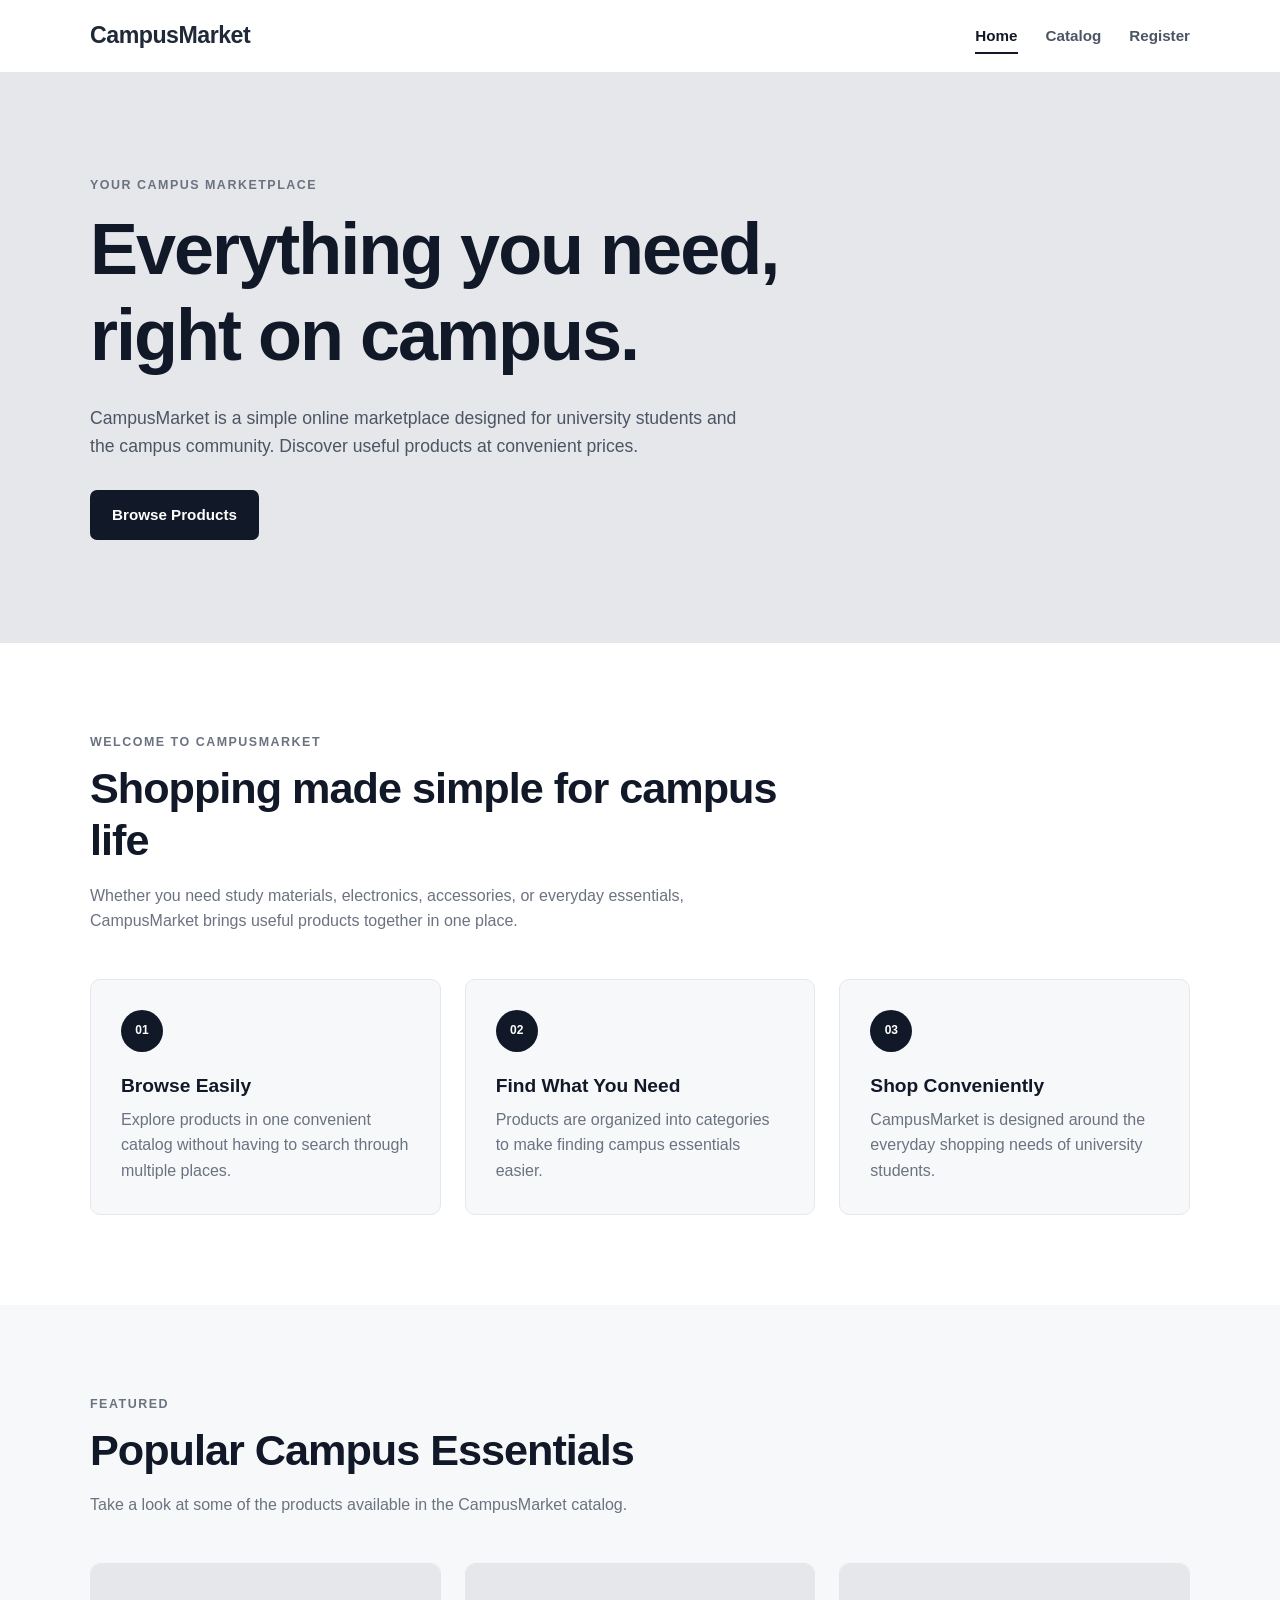
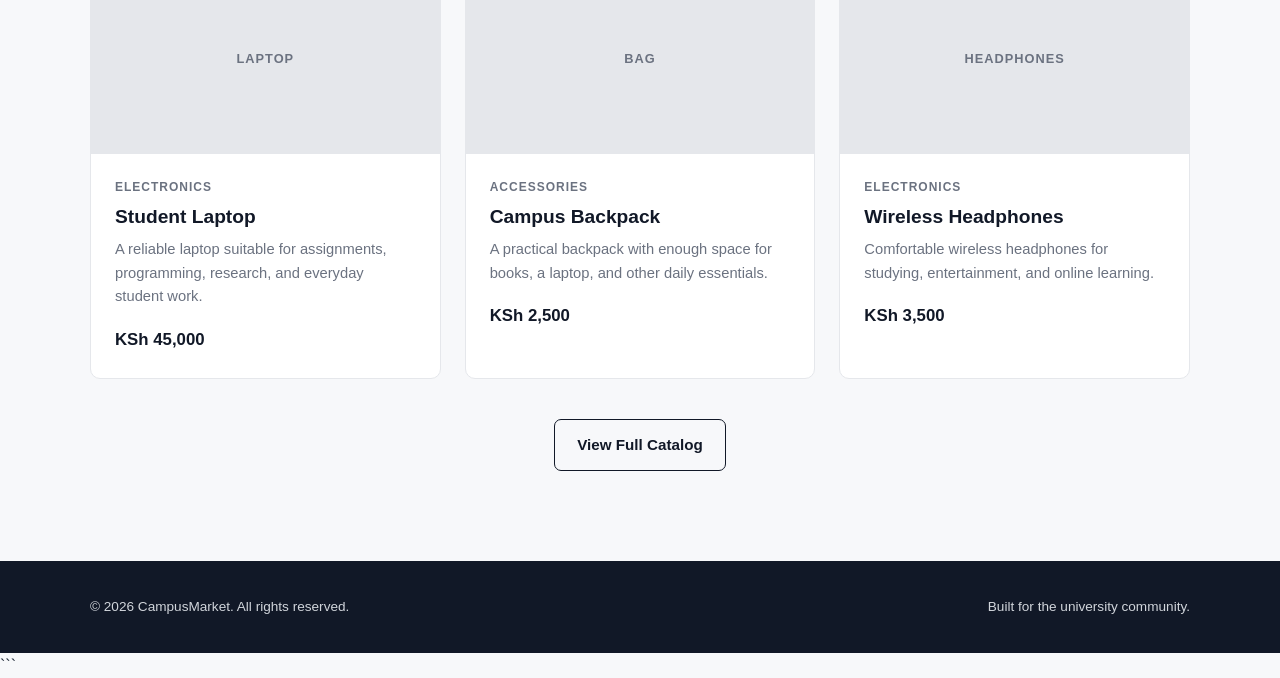
==== index.html @ 02a586ef "home and catalog pages" ====
<!DOCTYPE html>

<html lang="en">
<head>
    <meta charset="UTF-8">
    <meta name="viewport" content="width=device-width, initial-scale=1.0">
    <meta name="description" content="CampusMarket - A university marketplace for students and the campus community.">
    <title>CampusMarket | Home</title>
    <link rel="stylesheet" href="styles.css">
</head>

<body>

<header class="site-header">
    <div class="container">
        <a href="index.html" class="logo">CampusMarket</a>

        <nav aria-label="Main navigation">
            <ul class="nav-list">
                <li><a href="index.html" class="active">Home</a></li>
                <li><a href="catalog.html">Catalog</a></li>
                <li><a href="register.html">Register</a></li>
            </ul>
        </nav>
    </div>
</header>

<main>

    <section class="hero">
        <div class="container hero-content">
            <div>
                <p class="eyebrow">YOUR CAMPUS MARKETPLACE</p>

                <h1>Everything you need, right on campus.</h1>

                <p class="hero-text">
                    CampusMarket is a simple online marketplace designed
                    for university students and the campus community.
                    Discover useful products at convenient prices.
                </p>

                <a href="catalog.html" class="button">
                    Browse Products
                </a>
            </div>
        </div>
    </section>

    <section class="intro-section">
        <div class="container">
            <div class="section-heading">
                <p class="eyebrow">WELCOME TO CAMPUSMARKET</p>

                <h2>Shopping made simple for campus life</h2>

                <p>
                    Whether you need study materials, electronics,
                    accessories, or everyday essentials, CampusMarket
                    brings useful products together in one place.
                </p>
            </div>

            <div class="feature-grid">

                <article class="feature-card">
                    <div class="feature-icon">01</div>
                    <h3>Browse Easily</h3>
                    <p>
                        Explore products in one convenient catalog
                        without having to search through multiple places.
                    </p>
                </article>

                <article class="feature-card">
                    <div class="feature-icon">02</div>
                    <h3>Find What You Need</h3>
                    <p>
                        Products are organized into categories to make
                        finding campus essentials easier.
                    </p>
                </article>

                <article class="feature-card">
                    <div class="feature-icon">03</div>
                    <h3>Shop Conveniently</h3>
                    <p>
                        CampusMarket is designed around the everyday
                        shopping needs of university students.
                    </p>
                </article>

            </div>
        </div>
    </section>

    <section class="featured-section">
        <div class="container">

            <div class="section-heading">
                <p class="eyebrow">FEATURED</p>
                <h2>Popular Campus Essentials</h2>
                <p>
                    Take a look at some of the products available in
                    the CampusMarket catalog.
                </p>
            </div>

            <div class="product-grid">

                <article class="product-card">
                    <div class="product-placeholder">LAPTOP</div>

                    <div class="product-content">
                        <p class="product-category">Electronics</p>
                        <h3>Student Laptop</h3>

                        <p>
                            A reliable laptop suitable for assignments,
                            programming, research, and everyday student work.
                        </p>

                        <p class="price">KSh 45,000</p>
                    </div>
                </article>

                <article class="product-card">
                    <div class="product-placeholder">BAG</div>

                    <div class="product-content">
                        <p class="product-category">Accessories</p>
                        <h3>Campus Backpack</h3>

                        <p>
                            A practical backpack with enough space for
                            books, a laptop, and other daily essentials.
                        </p>

                        <p class="price">KSh 2,500</p>
                    </div>
                </article>

                <article class="product-card">
                    <div class="product-placeholder">HEADPHONES</div>

                    <div class="product-content">
                        <p class="product-category">Electronics</p>
                        <h3>Wireless Headphones</h3>

                        <p>
                            Comfortable wireless headphones for studying,
                            entertainment, and online learning.
                        </p>

                        <p class="price">KSh 3,500</p>
                    </div>
                </article>

            </div>

            <div class="center-button">
                <a href="catalog.html" class="button button-outline">
                    View Full Catalog
                </a>
            </div>

        </div>
    </section>

</main>

<footer class="site-footer">
    <div class="container">
        <p>&copy; 2026 CampusMarket. All rights reserved.</p>
        <p>Built for the university community.</p>
    </div>
</footer>
```

</body>
</html>
---- styles.css ----
/* ========================================
CampusMarket - Global Styles
======================================== */

* {
  margin: 0;
  padding: 0;
  box-sizing: border-box;
  }

html {
scroll-behavior: smooth;
}

body {
font-family: Arial, Helvetica, sans-serif;
background-color: #f7f8fa;
color: #1f2937;
line-height: 1.6;
}

a {
color: inherit;
text-decoration: none;
}

img {
max-width: 100%;
display: block;
}

.container {
width: min(1100px, 92%);
margin: 0 auto;
}

/* ========================================
Header and Navigation
======================================== */

.site-header {
background-color: #ffffff;
border-bottom: 1px solid #e5e7eb;
position: sticky;
top: 0;
z-index: 100;
}

.site-header .container {
min-height: 72px;
display: flex;
align-items: center;
justify-content: space-between;
gap: 30px;
}

.logo {
font-size: 1.45rem;
font-weight: 800;
letter-spacing: -0.5px;
}

.nav-list {
list-style: none;
display: flex;
align-items: center;
gap: 28px;
}

.nav-list a {
color: #4b5563;
font-size: 0.95rem;
font-weight: 600;
padding: 8px 0;
border-bottom: 2px solid transparent;
transition: 0.2s ease;
}

.nav-list a:hover,
.nav-list a.active {
color: #111827;
border-bottom-color: #111827;
}

/* ========================================
Buttons
======================================== */

.button {
display: inline-block;
background-color: #111827;
color: #ffffff;
padding: 13px 22px;
border-radius: 7px;
font-size: 0.95rem;
font-weight: 700;
transition: 0.2s ease;
}

.button:hover {
background-color: #374151;
transform: translateY(-1px);
}

.button-outline {
background-color: transparent;
color: #111827;
border: 1px solid #111827;
}

.button-outline:hover {
background-color: #111827;
color: #ffffff;
}

/* ========================================
General Text
======================================== */

.eyebrow {
margin-bottom: 10px;
font-size: 0.78rem;
font-weight: 800;
letter-spacing: 1.5px;
text-transform: uppercase;
color: #6b7280;
}

h1,
h2,
h3 {
line-height: 1.2;
color: #111827;
}

h1 {
font-size: clamp(2.4rem, 6vw, 4.5rem);
letter-spacing: -2px;
}

h2 {
font-size: clamp(1.8rem, 4vw, 2.7rem);
letter-spacing: -1px;
}

h3 {
font-size: 1.2rem;
}

/* ========================================
Home Page - Hero
======================================== */

.hero {
background-color: #e5e7eb;
min-height: 570px;
display: flex;
align-items: center;
}

.hero-content {
padding: 80px 0;
}

.hero-content > div {
max-width: 760px;
}

.hero h1 {
max-width: 800px;
margin-bottom: 25px;
}

.hero-text {
max-width: 650px;
margin-bottom: 30px;
color: #4b5563;
font-size: 1.1rem;
}

/* ========================================
Home Page - Introduction
======================================== */

.intro-section {
background-color: #ffffff;
padding: 90px 0;
}

.section-heading {
max-width: 700px;
margin-bottom: 45px;
}

.section-heading h2 {
margin-bottom: 16px;
}

.section-heading > p:last-child {
color: #6b7280;
font-size: 1rem;
}

/* ========================================
Feature Cards
======================================== */

.feature-grid {
display: grid;
grid-template-columns: repeat(3, 1fr);
gap: 24px;
}

.feature-card {
padding: 30px;
background-color: #f7f8fa;
border: 1px solid #e5e7eb;
border-radius: 10px;
}

.feature-icon {
width: 42px;
height: 42px;
display: flex;
align-items: center;
justify-content: center;
margin-bottom: 22px;
background-color: #111827;
color: #ffffff;
border-radius: 50%;
font-size: 0.75rem;
font-weight: 800;
}

.feature-card h3 {
margin-bottom: 10px;
}

.feature-card p {
color: #6b7280;
}

/* ========================================
Product Cards
======================================== */

.featured-section,
.catalog-section {
padding: 90px 0;
}

.product-grid {
display: grid;
grid-template-columns: repeat(3, 1fr);
gap: 24px;
}

.product-card {
overflow: hidden;
background-color: #ffffff;
border: 1px solid #e5e7eb;
border-radius: 10px;
transition: 0.2s ease;
}

.product-card:hover {
transform: translateY(-4px);
box-shadow: 0 12px 30px rgba(17, 24, 39, 0.08);
}

.product-placeholder {
min-height: 190px;
display: flex;
align-items: center;
justify-content: center;
background-color: #e5e7eb;
color: #6b7280;
font-size: 0.8rem;
font-weight: 800;
letter-spacing: 1px;
}

.product-content {
padding: 24px;
}

.product-category {
margin-bottom: 8px;
color: #6b7280;
font-size: 0.75rem;
font-weight: 800;
letter-spacing: 1px;
text-transform: uppercase;
}

.product-content h3 {
margin-bottom: 10px;
}

.product-content > p:not(.product-category):not(.price) {
margin-bottom: 18px;
color: #6b7280;
font-size: 0.92rem;
}

.price {
color: #111827;
font-size: 1.05rem;
font-weight: 800;
}

.center-button {
margin-top: 40px;
text-align: center;
}

/* ========================================
Catalog Page
======================================== */

.page-banner {
background-color: #e5e7eb;
padding: 80px 0;
}

.page-banner h1 {
max-width: 800px;
margin-bottom: 20px;
}

.page-banner p:last-child {
max-width: 650px;
color: #4b5563;
font-size: 1.05rem;
}

.catalog-introduction {
display: grid;
grid-template-columns: 1fr 1fr;
gap: 50px;
align-items: end;
margin-bottom: 45px;
}

.catalog-introduction h2 {
margin-top: 5px;
}

.catalog-introduction > p {
color: #6b7280;
}

/* ========================================
Footer
======================================== */

.site-footer {
padding: 35px 0;
background-color: #111827;
color: #d1d5db;
}

.site-footer .container {
display: flex;
justify-content: space-between;
gap: 20px;
}

.site-footer p {
font-size: 0.85rem;
}

/* ========================================
Responsive Design
======================================== */

@media (max-width: 800px) {

```
.feature-grid,
.product-grid {
    grid-template-columns: repeat(2, 1fr);
}

.catalog-introduction {
    grid-template-columns: 1fr;
    gap: 20px;
}

.hero {
    min-height: 500px;
}
```

}

@media (max-width: 560px) {

```
.site-header .container {
    min-height: auto;
    padding: 18px 0;
    flex-direction: column;
    align-items: flex-start;
}

.nav-list {
    gap: 18px;
    flex-wrap: wrap;
}

.feature-grid,
.product-grid {
    grid-template-columns: 1fr;
}

.hero-content {
    padding: 60px 0;
}

.hero h1 {
    letter-spacing: -1px;
}

.intro-section,
.featured-section,
.catalog-section {
    padding: 65px 0;
}

.site-footer .container {
    flex-direction: column;
}
```

}
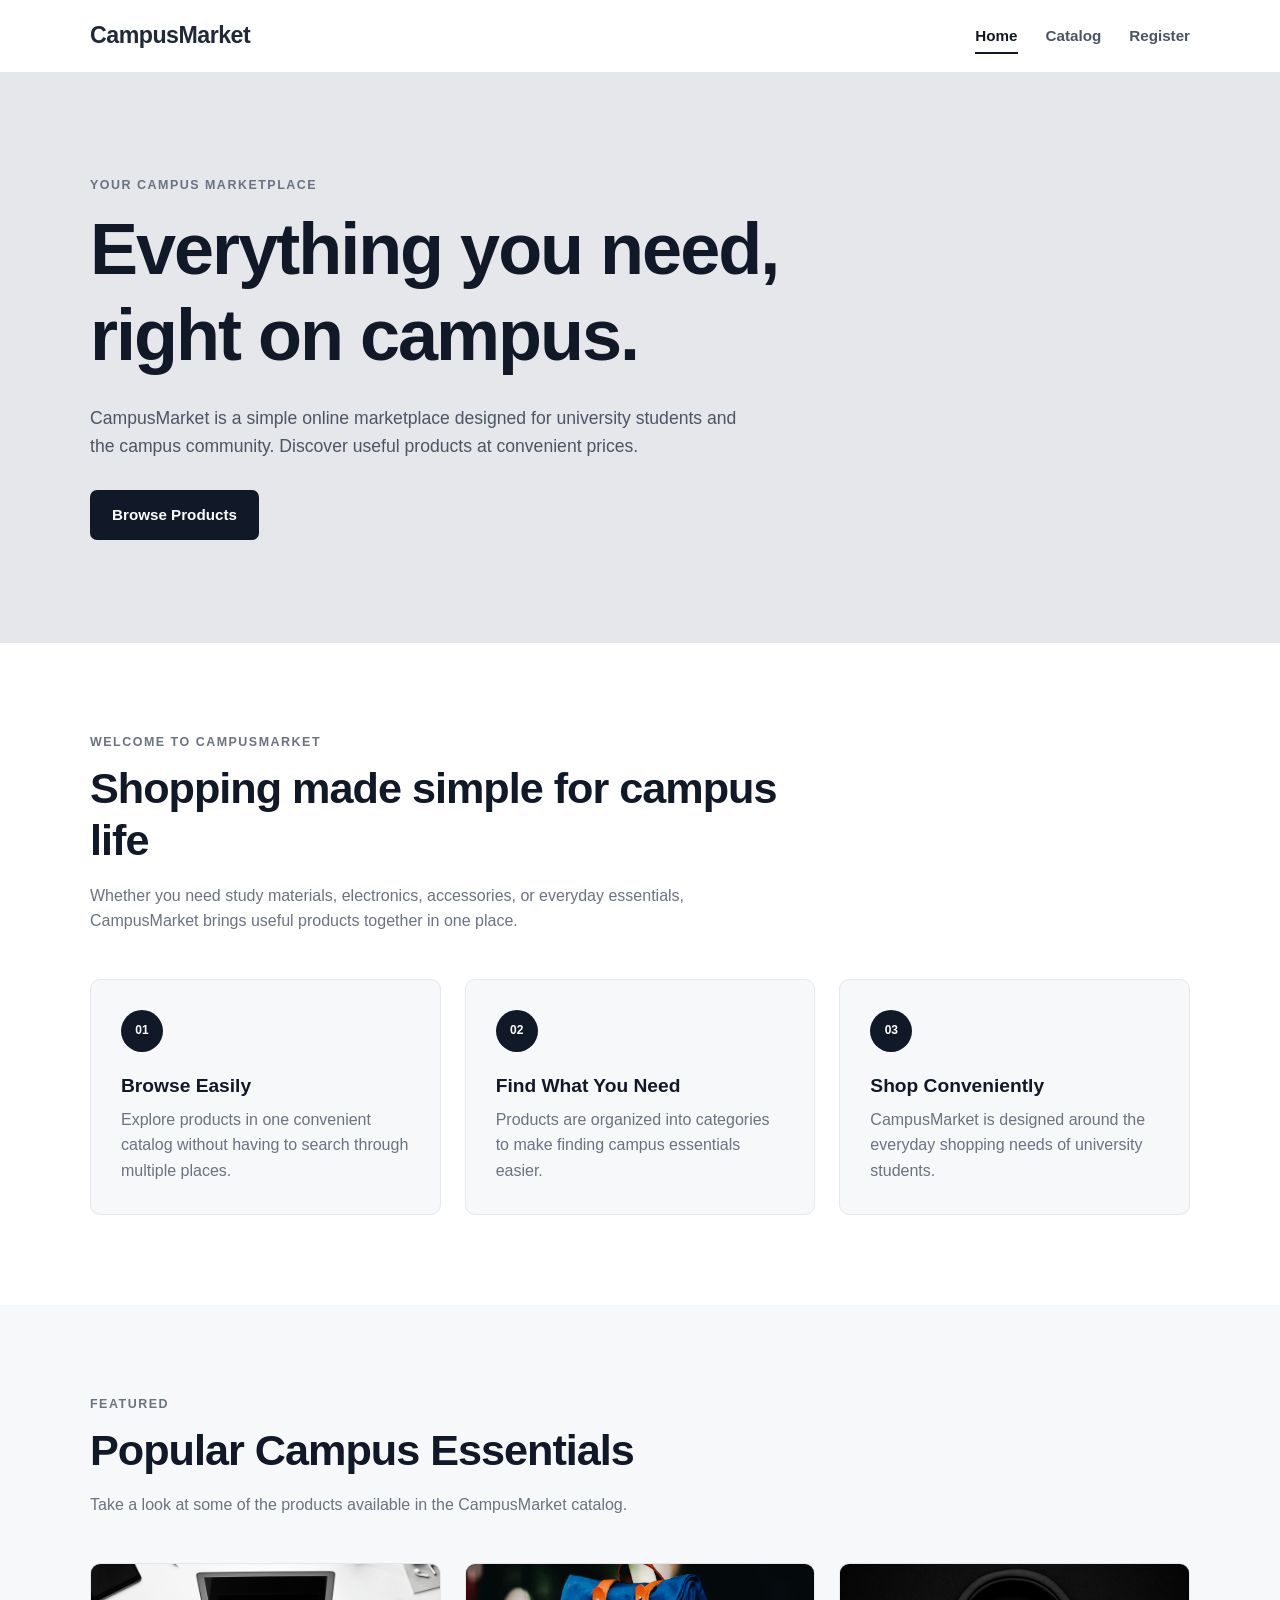
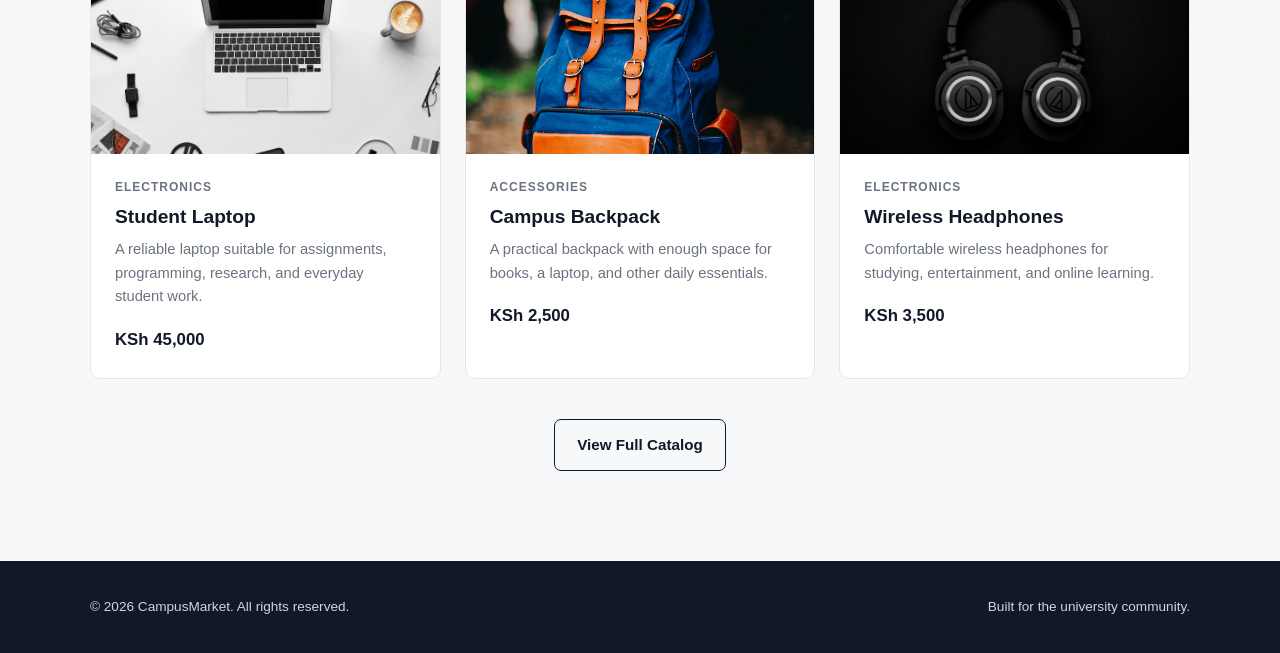
==== commit c0ca5b24: "product images" ====
--- a/index.html
+++ b/index.html
@@ -1,11 +1,11 @@
 <!DOCTYPE html>
+<html lang="en">
 
-<html lang="en">
 <head>
     <meta charset="UTF-8">
     <meta name="viewport" content="width=device-width, initial-scale=1.0">
     <meta name="description" content="CampusMarket - A university marketplace for students and the campus community.">
-    <title>CampusMarket | Home</title>
+    <title>CampusMarket (by Hillary) | Home</title>
     <link rel="stylesheet" href="styles.css">
 </head>
 
@@ -109,7 +109,10 @@
             <div class="product-grid">
 
                 <article class="product-card">
-                    <div class="product-placeholder">LAPTOP</div>
+                    <img
+                        src="images/laptop.png"
+                        alt="Student laptop suitable for programming, research, and university work"
+                    >
 
                     <div class="product-content">
                         <p class="product-category">Electronics</p>
@@ -125,7 +128,10 @@
                 </article>
 
                 <article class="product-card">
-                    <div class="product-placeholder">BAG</div>
+                    <img
+                        src="images/backpack.png"
+                        alt="Campus backpack for carrying books, a laptop, and daily essentials"
+                    >
 
                     <div class="product-content">
                         <p class="product-category">Accessories</p>
@@ -141,7 +147,10 @@
                 </article>
 
                 <article class="product-card">
-                    <div class="product-placeholder">HEADPHONES</div>
+                    <img
+                        src="images/headphones.png"
+                        alt="Wireless headphones for studying, entertainment, and online learning"
+                    >
 
                     <div class="product-content">
                         <p class="product-category">Electronics</p>
@@ -175,7 +184,6 @@
         <p>Built for the university community.</p>
     </div>
 </footer>
-```
 
 </body>
 </html>
--- a/styles.css
+++ b/styles.css
@@ -6,239 +6,246 @@
   margin: 0;
   padding: 0;
   box-sizing: border-box;
-  }
+}
 
 html {
-scroll-behavior: smooth;
+  scroll-behavior: smooth;
 }
 
 body {
-font-family: Arial, Helvetica, sans-serif;
-background-color: #f7f8fa;
-color: #1f2937;
-line-height: 1.6;
+  font-family: Arial, Helvetica, sans-serif;
+  background-color: #f7f8fa;
+  color: #1f2937;
+  line-height: 1.6;
 }
 
 a {
-color: inherit;
-text-decoration: none;
+  color: inherit;
+  text-decoration: none;
 }
 
 img {
-max-width: 100%;
-display: block;
+  max-width: 100%;
+  display: block;
 }
 
 .container {
-width: min(1100px, 92%);
-margin: 0 auto;
-}
+  width: min(1100px, 92%);
+  margin: 0 auto;
+}
+
 
 /* ========================================
 Header and Navigation
 ======================================== */
 
 .site-header {
-background-color: #ffffff;
-border-bottom: 1px solid #e5e7eb;
-position: sticky;
-top: 0;
-z-index: 100;
+  background-color: #ffffff;
+  border-bottom: 1px solid #e5e7eb;
+  position: sticky;
+  top: 0;
+  z-index: 100;
 }
 
 .site-header .container {
-min-height: 72px;
-display: flex;
-align-items: center;
-justify-content: space-between;
-gap: 30px;
+  min-height: 72px;
+  display: flex;
+  align-items: center;
+  justify-content: space-between;
+  gap: 30px;
 }
 
 .logo {
-font-size: 1.45rem;
-font-weight: 800;
-letter-spacing: -0.5px;
+  font-size: 1.45rem;
+  font-weight: 800;
+  letter-spacing: -0.5px;
 }
 
 .nav-list {
-list-style: none;
-display: flex;
-align-items: center;
-gap: 28px;
+  list-style: none;
+  display: flex;
+  align-items: center;
+  gap: 28px;
 }
 
 .nav-list a {
-color: #4b5563;
-font-size: 0.95rem;
-font-weight: 600;
-padding: 8px 0;
-border-bottom: 2px solid transparent;
-transition: 0.2s ease;
+  color: #4b5563;
+  font-size: 0.95rem;
+  font-weight: 600;
+  padding: 8px 0;
+  border-bottom: 2px solid transparent;
+  transition: 0.2s ease;
 }
 
 .nav-list a:hover,
 .nav-list a.active {
-color: #111827;
-border-bottom-color: #111827;
-}
+  color: #111827;
+  border-bottom-color: #111827;
+}
+
 
 /* ========================================
 Buttons
 ======================================== */
 
 .button {
-display: inline-block;
-background-color: #111827;
-color: #ffffff;
-padding: 13px 22px;
-border-radius: 7px;
-font-size: 0.95rem;
-font-weight: 700;
-transition: 0.2s ease;
+  display: inline-block;
+  background-color: #111827;
+  color: #ffffff;
+  padding: 13px 22px;
+  border-radius: 7px;
+  font-size: 0.95rem;
+  font-weight: 700;
+  transition: 0.2s ease;
 }
 
 .button:hover {
-background-color: #374151;
-transform: translateY(-1px);
+  background-color: #374151;
+  transform: translateY(-1px);
 }
 
 .button-outline {
-background-color: transparent;
-color: #111827;
-border: 1px solid #111827;
+  background-color: transparent;
+  color: #111827;
+  border: 1px solid #111827;
 }
 
 .button-outline:hover {
-background-color: #111827;
-color: #ffffff;
-}
+  background-color: #111827;
+  color: #ffffff;
+}
+
 
 /* ========================================
 General Text
 ======================================== */
 
 .eyebrow {
-margin-bottom: 10px;
-font-size: 0.78rem;
-font-weight: 800;
-letter-spacing: 1.5px;
-text-transform: uppercase;
-color: #6b7280;
+  margin-bottom: 10px;
+  font-size: 0.78rem;
+  font-weight: 800;
+  letter-spacing: 1.5px;
+  text-transform: uppercase;
+  color: #6b7280;
 }
 
 h1,
 h2,
 h3 {
-line-height: 1.2;
-color: #111827;
+  line-height: 1.2;
+  color: #111827;
 }
 
 h1 {
-font-size: clamp(2.4rem, 6vw, 4.5rem);
-letter-spacing: -2px;
+  font-size: clamp(2.4rem, 6vw, 4.5rem);
+  letter-spacing: -2px;
 }
 
 h2 {
-font-size: clamp(1.8rem, 4vw, 2.7rem);
-letter-spacing: -1px;
+  font-size: clamp(1.8rem, 4vw, 2.7rem);
+  letter-spacing: -1px;
 }
 
 h3 {
-font-size: 1.2rem;
-}
+  font-size: 1.2rem;
+}
+
 
 /* ========================================
 Home Page - Hero
 ======================================== */
 
 .hero {
-background-color: #e5e7eb;
-min-height: 570px;
-display: flex;
-align-items: center;
+  background-color: #e5e7eb;
+  min-height: 570px;
+  display: flex;
+  align-items: center;
 }
 
 .hero-content {
-padding: 80px 0;
+  padding: 80px 0;
 }
 
 .hero-content > div {
-max-width: 760px;
+  max-width: 760px;
 }
 
 .hero h1 {
-max-width: 800px;
-margin-bottom: 25px;
+  max-width: 800px;
+  margin-bottom: 25px;
 }
 
 .hero-text {
-max-width: 650px;
-margin-bottom: 30px;
-color: #4b5563;
-font-size: 1.1rem;
-}
+  max-width: 650px;
+  margin-bottom: 30px;
+  color: #4b5563;
+  font-size: 1.1rem;
+}
+
 
 /* ========================================
 Home Page - Introduction
 ======================================== */
 
 .intro-section {
-background-color: #ffffff;
-padding: 90px 0;
+  background-color: #ffffff;
+  padding: 90px 0;
 }
 
 .section-heading {
-max-width: 700px;
-margin-bottom: 45px;
+  max-width: 700px;
+  margin-bottom: 45px;
 }
 
 .section-heading h2 {
-margin-bottom: 16px;
+  margin-bottom: 16px;
 }
 
 .section-heading > p:last-child {
-color: #6b7280;
-font-size: 1rem;
-}
+  color: #6b7280;
+  font-size: 1rem;
+}
+
 
 /* ========================================
 Feature Cards
 ======================================== */
 
 .feature-grid {
-display: grid;
-grid-template-columns: repeat(3, 1fr);
-gap: 24px;
+  display: grid;
+  grid-template-columns: repeat(3, 1fr);
+  gap: 24px;
 }
 
 .feature-card {
-padding: 30px;
-background-color: #f7f8fa;
-border: 1px solid #e5e7eb;
-border-radius: 10px;
+  padding: 30px;
+  background-color: #f7f8fa;
+  border: 1px solid #e5e7eb;
+  border-radius: 10px;
 }
 
 .feature-icon {
-width: 42px;
-height: 42px;
-display: flex;
-align-items: center;
-justify-content: center;
-margin-bottom: 22px;
-background-color: #111827;
-color: #ffffff;
-border-radius: 50%;
-font-size: 0.75rem;
-font-weight: 800;
+  width: 42px;
+  height: 42px;
+  display: flex;
+  align-items: center;
+  justify-content: center;
+  margin-bottom: 22px;
+  background-color: #111827;
+  color: #ffffff;
+  border-radius: 50%;
+  font-size: 0.75rem;
+  font-weight: 800;
 }
 
 .feature-card h3 {
-margin-bottom: 10px;
+  margin-bottom: 10px;
 }
 
 .feature-card p {
-color: #6b7280;
-}
+  color: #6b7280;
+}
+
 
 /* ========================================
 Product Cards
@@ -246,129 +253,139 @@
 
 .featured-section,
 .catalog-section {
-padding: 90px 0;
+  padding: 90px 0;
 }
 
 .product-grid {
-display: grid;
-grid-template-columns: repeat(3, 1fr);
-gap: 24px;
+  display: grid;
+  grid-template-columns: repeat(3, 1fr);
+  gap: 24px;
 }
 
 .product-card {
-overflow: hidden;
-background-color: #ffffff;
-border: 1px solid #e5e7eb;
-border-radius: 10px;
-transition: 0.2s ease;
+  overflow: hidden;
+  background-color: #ffffff;
+  border: 1px solid #e5e7eb;
+  border-radius: 10px;
+  transition: 0.2s ease;
 }
 
 .product-card:hover {
-transform: translateY(-4px);
-box-shadow: 0 12px 30px rgba(17, 24, 39, 0.08);
+  transform: translateY(-4px);
+  box-shadow: 0 12px 30px rgba(17, 24, 39, 0.08);
 }
 
 .product-placeholder {
-min-height: 190px;
-display: flex;
-align-items: center;
-justify-content: center;
-background-color: #e5e7eb;
-color: #6b7280;
-font-size: 0.8rem;
-font-weight: 800;
-letter-spacing: 1px;
+  min-height: 190px;
+  display: flex;
+  align-items: center;
+  justify-content: center;
+  background-color: #e5e7eb;
+  color: #6b7280;
+  font-size: 0.8rem;
+  font-weight: 800;
+  letter-spacing: 1px;
+}
+
+.product-card > img {
+  width: 100%;
+  height: 190px;
+  display: block;
+  object-fit: cover;
 }
 
 .product-content {
-padding: 24px;
+  padding: 24px;
 }
 
 .product-category {
-margin-bottom: 8px;
-color: #6b7280;
-font-size: 0.75rem;
-font-weight: 800;
-letter-spacing: 1px;
-text-transform: uppercase;
+  margin-bottom: 8px;
+  color: #6b7280;
+  font-size: 0.75rem;
+  font-weight: 800;
+  letter-spacing: 1px;
+  text-transform: uppercase;
 }
 
 .product-content h3 {
-margin-bottom: 10px;
+  margin-bottom: 10px;
 }
 
 .product-content > p:not(.product-category):not(.price) {
-margin-bottom: 18px;
-color: #6b7280;
-font-size: 0.92rem;
+  margin-bottom: 18px;
+  color: #6b7280;
+  font-size: 0.92rem;
 }
 
 .price {
-color: #111827;
-font-size: 1.05rem;
-font-weight: 800;
+  color: #111827;
+  font-size: 1.05rem;
+  font-weight: 800;
 }
 
 .center-button {
-margin-top: 40px;
-text-align: center;
-}
+  margin-top: 40px;
+  text-align: center;
+}
+
 
 /* ========================================
 Catalog Page
 ======================================== */
 
 .page-banner {
-background-color: #e5e7eb;
-padding: 80px 0;
+  background-color: #e5e7eb;
+  padding: 80px 0;
 }
 
 .page-banner h1 {
-max-width: 800px;
-margin-bottom: 20px;
+  max-width: 800px;
+  margin-bottom: 20px;
 }
 
 .page-banner p:last-child {
-max-width: 650px;
-color: #4b5563;
-font-size: 1.05rem;
+  max-width: 650px;
+  color: #4b5563;
+  font-size: 1.05rem;
 }
 
 .catalog-introduction {
-display: grid;
-grid-template-columns: 1fr 1fr;
-gap: 50px;
-align-items: end;
-margin-bottom: 45px;
+  display: grid;
+  grid-template-columns: 1fr 1fr;
+  gap: 50px;
+  align-items: end;
+  margin-bottom: 45px;
 }
 
 .catalog-introduction h2 {
-margin-top: 5px;
+  margin-top: 5px;
 }
 
 .catalog-introduction > p {
-color: #6b7280;
-}
+  color: #6b7280;
+}
+
 
 /* ========================================
 Footer
 ======================================== */
 
 .site-footer {
-padding: 35px 0;
-background-color: #111827;
-color: #d1d5db;
+  padding: 35px 0;
+  background-color: #111827;
+  color: #d1d5db;
 }
 
 .site-footer .container {
-display: flex;
-justify-content: space-between;
-gap: 20px;
+  display: flex;
+  justify-content: space-between;
+  gap: 20px;
 }
 
 .site-footer p {
-font-size: 0.85rem;
-}
+  font-size: 0.85rem;
+}
+
 
 /* ========================================
 Responsive Design
@@ -376,61 +393,255 @@
 
 @media (max-width: 800px) {
 
-```
-.feature-grid,
-.product-grid {
+  .feature-grid,
+  .product-grid {
     grid-template-columns: repeat(2, 1fr);
-}
-
-.catalog-introduction {
+  }
+
+  .catalog-introduction {
     grid-template-columns: 1fr;
     gap: 20px;
-}
-
-.hero {
+  }
+
+  .hero {
     min-height: 500px;
-}
-```
-
+  }
 }
 
 @media (max-width: 560px) {
 
-```
-.site-header .container {
+  .site-header .container {
     min-height: auto;
     padding: 18px 0;
     flex-direction: column;
     align-items: flex-start;
-}
-
-.nav-list {
+  }
+
+  .nav-list {
     gap: 18px;
     flex-wrap: wrap;
-}
-
-.feature-grid,
-.product-grid {
+  }
+
+  .feature-grid,
+  .product-grid {
     grid-template-columns: 1fr;
-}
-
-.hero-content {
+  }
+
+  .hero-content {
     padding: 60px 0;
-}
-
-.hero h1 {
+  }
+
+  .hero h1 {
     letter-spacing: -1px;
-}
-
-.intro-section,
-.featured-section,
-.catalog-section {
+  }
+
+  .intro-section,
+  .featured-section,
+  .catalog-section {
     padding: 65px 0;
-}
-
-.site-footer .container {
+  }
+
+  .site-footer .container {
     flex-direction: column;
-}
-```
-
-}
+  }
+}
+
+
+/* ========================================
+Part 2 - Catalog Controls
+======================================== */
+
+.catalog-controls {
+  display: grid;
+  grid-template-columns: 2fr 1fr;
+  gap: 20px;
+  margin-bottom: 35px;
+  padding: 24px;
+  background-color: #ffffff;
+  border: 1px solid #e5e7eb;
+  border-radius: 10px;
+}
+
+.catalog-controls label,
+.quantity-control label {
+  display: block;
+  margin-bottom: 8px;
+  color: #374151;
+  font-size: 0.85rem;
+  font-weight: 700;
+}
+
+.catalog-controls input,
+.catalog-controls select,
+.quantity-control input {
+  width: 100%;
+  padding: 12px 14px;
+  background-color: #ffffff;
+  border: 1px solid #d1d5db;
+  border-radius: 7px;
+  color: #1f2937;
+  font-family: inherit;
+  font-size: 0.95rem;
+}
+
+.catalog-controls input:focus,
+.catalog-controls select:focus,
+.quantity-control input:focus {
+  outline: none;
+  border-color: #111827;
+}
+
+.no-results {
+  margin-bottom: 30px;
+  padding: 18px;
+  background-color: #f3f4f6;
+  border-radius: 8px;
+  color: #4b5563;
+  text-align: center;
+}
+
+.quantity-control {
+  margin-top: 22px;
+  padding-top: 18px;
+  border-top: 1px solid #e5e7eb;
+}
+
+.quantity-control input {
+  max-width: 120px;
+}
+
+.quantity-total {
+  margin-top: 12px;
+  color: #6b7280;
+  font-size: 0.9rem;
+}
+
+.quantity-total strong {
+  color: #111827;
+}
+
+
+/* ========================================
+Part 2 - Responsive Controls
+======================================== */
+
+@media (max-width: 800px) {
+
+  .catalog-controls {
+    grid-template-columns: 1fr;
+  }
+}
+
+
+/* ========================================
+Part 3 - Registration
+======================================== */
+
+.register-section {
+  padding: 90px 0;
+}
+
+.register-box {
+  width: min(600px, 100%);
+  margin: 0 auto;
+  padding: 35px;
+  background-color: #ffffff;
+  border: 1px solid #e5e7eb;
+  border-radius: 10px;
+}
+
+.register-heading {
+  margin-bottom: 35px;
+}
+
+.register-heading h2 {
+  margin-bottom: 12px;
+}
+
+.register-heading p:last-child {
+  color: #6b7280;
+}
+
+.form-group {
+  margin-bottom: 22px;
+}
+
+.form-group label {
+  display: block;
+  margin-bottom: 8px;
+  color: #374151;
+  font-size: 0.85rem;
+  font-weight: 700;
+}
+
+.form-group input {
+  width: 100%;
+  padding: 12px 14px;
+  background-color: #ffffff;
+  border: 1px solid #d1d5db;
+  border-radius: 7px;
+  color: #1f2937;
+  font-family: inherit;
+  font-size: 0.95rem;
+}
+
+.form-group input:focus {
+  outline: none;
+  border-color: #111827;
+}
+
+.form-error {
+  min-height: 20px;
+  margin-top: 6px;
+  color: #b91c1c;
+  font-size: 0.85rem;
+}
+
+.password-toggle {
+  margin-bottom: 24px;
+}
+
+.password-toggle label {
+  color: #374151;
+  font-size: 0.9rem;
+  cursor: pointer;
+}
+
+.password-toggle input {
+  margin-right: 6px;
+}
+
+.form-button {
+  border: none;
+  cursor: pointer;
+}
+
+.form-button:focus {
+  outline: 2px solid #111827;
+  outline-offset: 2px;
+}
+
+.form-success {
+  min-height: 20px;
+  margin-top: 18px;
+  color: #166534;
+  font-size: 0.9rem;
+  font-weight: 600;
+}
+
+
+/* ========================================
+Part 3 - Responsive Registration
+======================================== */
+
+@media (max-width: 560px) {
+
+  .register-section {
+    padding: 65px 0;
+  }
+
+  .register-box {
+    padding: 24px;
+  }
+
+}
